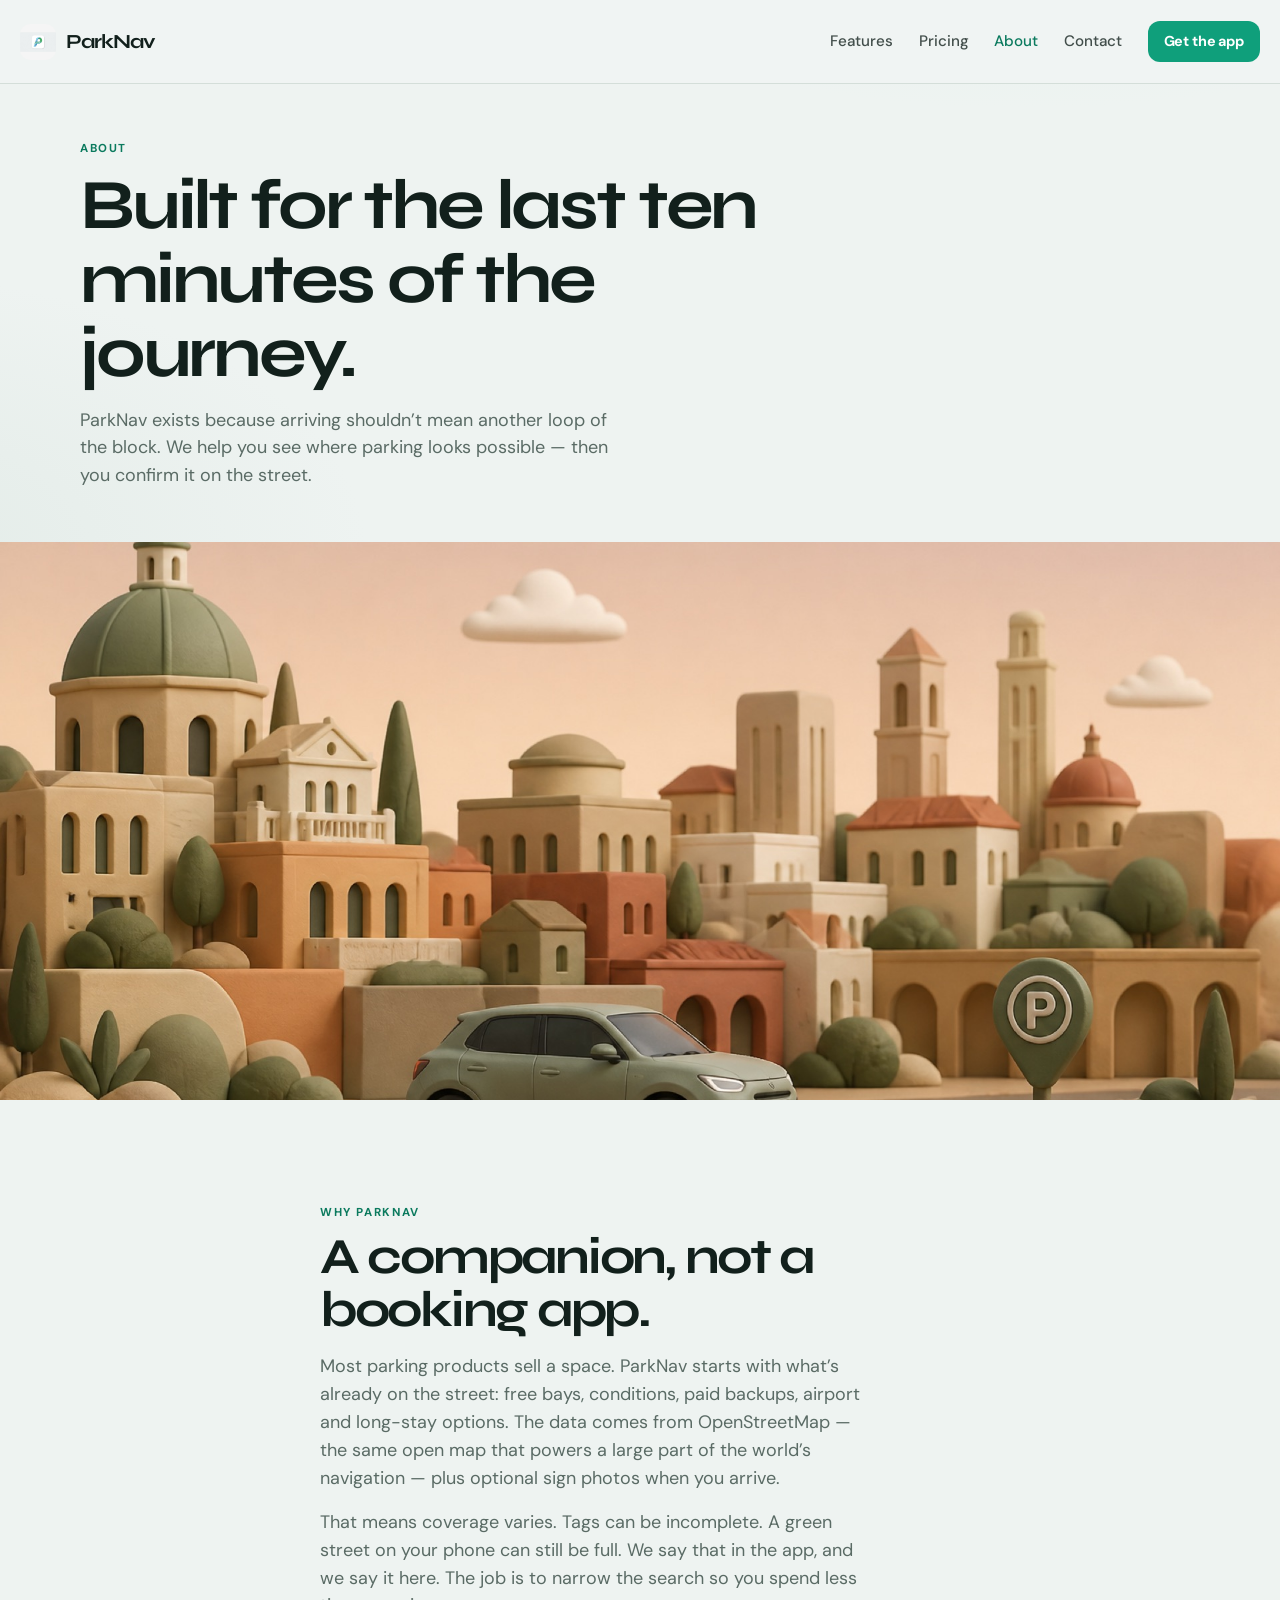
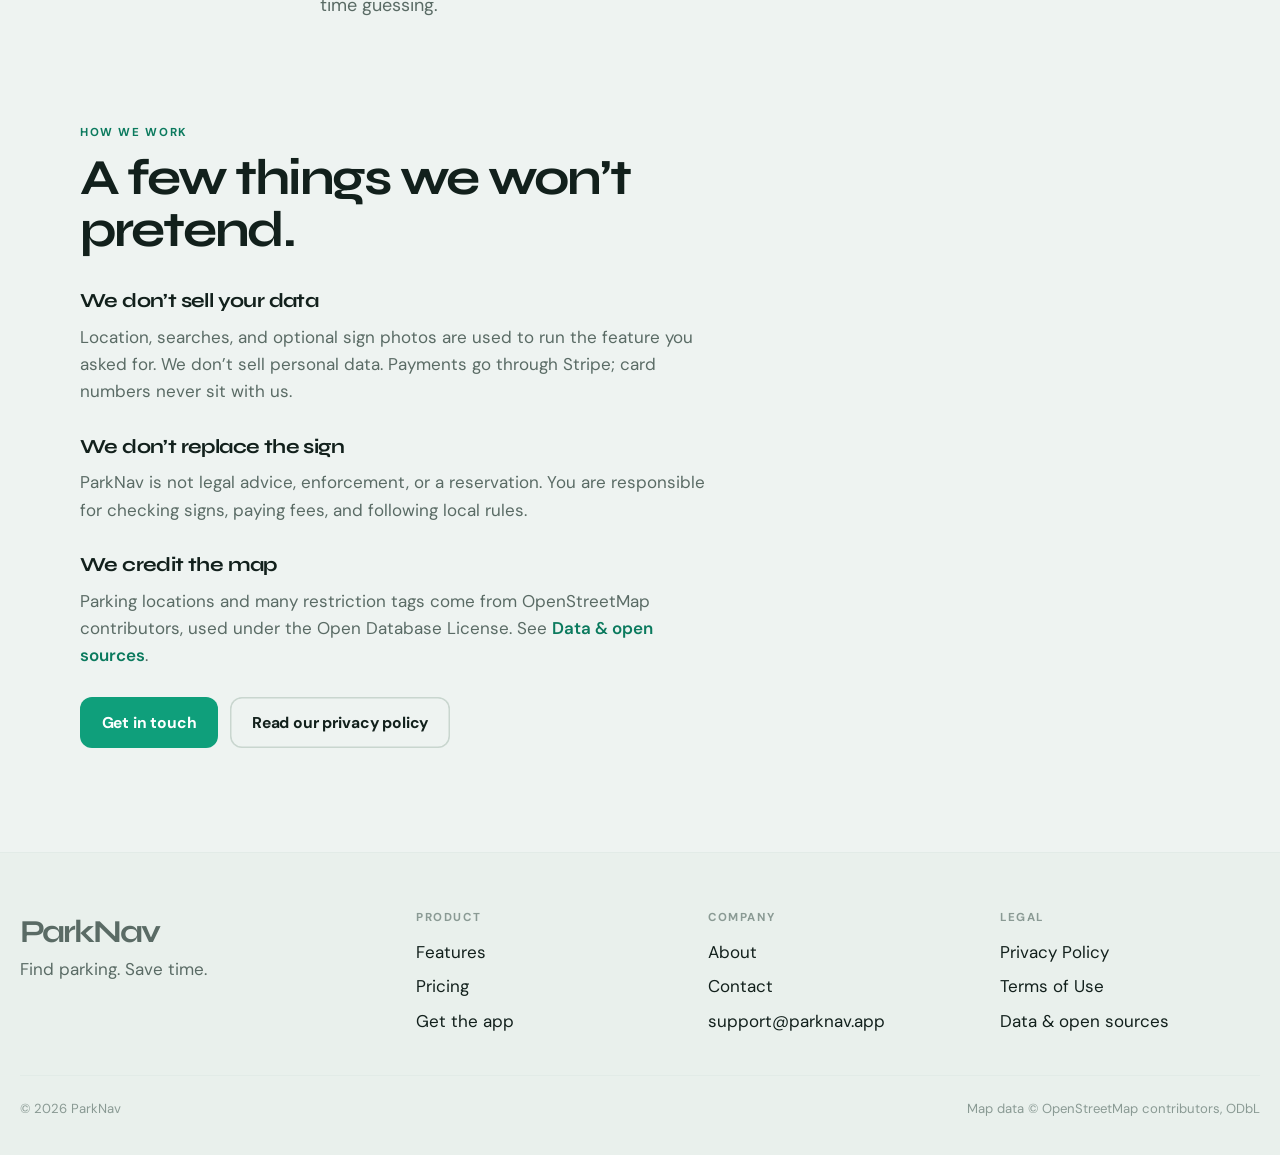
==== about.html @ ad82bcac "Initial ParkNav marketing site. Static HTML/CSS site with all pages, clay illustrations, and GitHub " ====
<!DOCTYPE html>
<html lang="en-GB">
<head>
  <meta charset="utf-8">
  <meta name="viewport" content="width=device-width, initial-scale=1">
  <title>About — ParkNav</title>
  <meta name="description" content="ParkNav is a parking companion that helps you find free, legal street parking using open map data — guidance, not a guarantee.">
  <link rel="canonical" href="https://parknav.app/about">
  <link rel="icon" href="images/favicon.png">
  <link rel="preconnect" href="https://fonts.googleapis.com">
  <link rel="preconnect" href="https://fonts.gstatic.com" crossorigin>
  <link href="https://fonts.googleapis.com/css2?family=DM+Sans:opsz,wght@9..40,400;9..40,500;9..40,700&family=Syne:wght@600;700&display=swap" rel="stylesheet">
  <link rel="stylesheet" href="css/site.css">
</head>
<body>
  <a class="skip" href="#content">Skip to content</a>

  <header class="nav is-solid" data-nav>
    <div class="nav-inner">
      <a class="nav-brand" href="index.html">
        <img src="images/logo.png" width="36" height="36" alt="">
        <span>ParkNav</span>
      </a>
      <button class="nav-toggle" type="button" data-nav-toggle aria-expanded="false" aria-label="Open menu">
        <span></span>
      </button>
      <nav class="nav-menu" data-nav-menu>
        <a class="nav-link" href="features.html">Features</a>
        <a class="nav-link" href="pricing.html">Pricing</a>
        <a class="nav-link is-active" href="about.html">About</a>
        <a class="nav-link" href="contact.html">Contact</a>
        <a class="btn btn-small" href="index.html#download">Get the app</a>
      </nav>
    </div>
  </header>

  <main id="content">
    <header class="page-intro">
      <div class="page-intro-inner">
        <p class="kicker">About</p>
        <h1 class="display">Built for the last ten minutes of the journey.</h1>
        <p class="lede">ParkNav exists because arriving shouldn’t mean another loop of the block. We help you see where parking looks possible — then you confirm it on the street.</p>
      </div>
    </header>

    <figure class="band">
      <img src="images/scene-diorama.jpg" alt="Clay city diorama with a sage car and a parking sign">
    </figure>

    <section class="section">
      <div class="wrap" style="max-width: 40rem; margin-left: auto; margin-right: auto;">
        <p class="kicker">Why ParkNav</p>
        <h2 class="display">A companion, not a booking app.</h2>
        <p class="lede" style="margin-top: 1rem;">Most parking products sell a space. ParkNav starts with what’s already on the street: free bays, conditions, paid backups, airport and long-stay options. The data comes from OpenStreetMap — the same open map that powers a large part of the world’s navigation — plus optional sign photos when you arrive.</p>
        <p class="lede" style="margin-top: 1rem;">That means coverage varies. Tags can be incomplete. A green street on your phone can still be full. We say that in the app, and we say it here. The job is to narrow the search so you spend less time guessing.</p>
      </div>
    </section>

    <section class="section" style="padding-top: 0;">
      <div class="wrap">
        <p class="kicker">How we work</p>
        <h2 class="display" style="margin-bottom: 1.75rem;">A few things we won’t pretend.</h2>
        <div class="faq">
          <div>
            <h3>We don’t sell your data</h3>
            <p>Location, searches, and optional sign photos are used to run the feature you asked for. We don’t sell personal data. Payments go through Stripe; card numbers never sit with us.</p>
          </div>
          <div>
            <h3>We don’t replace the sign</h3>
            <p>ParkNav is not legal advice, enforcement, or a reservation. You are responsible for checking signs, paying fees, and following local rules.</p>
          </div>
          <div>
            <h3>We credit the map</h3>
            <p>Parking locations and many restriction tags come from OpenStreetMap contributors, used under the Open Database License. See <a href="data.html">Data &amp; open sources</a>.</p>
          </div>
        </div>
        <div class="cta-row">
          <a class="btn" href="contact.html">Get in touch</a>
          <a class="btn btn-ghost" href="privacy.html">Read our privacy policy</a>
        </div>
      </div>
    </section>
  </main>

  <footer class="footer">
    <div class="wrap-wide footer-grid">
      <div>
        <p class="brand-word">ParkNav</p>
        <p>Find parking. Save time.</p>
      </div>
      <div>
        <h2>Product</h2>
        <ul>
          <li><a href="features.html">Features</a></li>
          <li><a href="pricing.html">Pricing</a></li>
          <li><a href="index.html#download">Get the app</a></li>
        </ul>
      </div>
      <div>
        <h2>Company</h2>
        <ul>
          <li><a href="about.html">About</a></li>
          <li><a href="contact.html">Contact</a></li>
          <li><a href="mailto:support@parknav.app">support@parknav.app</a></li>
        </ul>
      </div>
      <div>
        <h2>Legal</h2>
        <ul>
          <li><a href="privacy.html">Privacy Policy</a></li>
          <li><a href="terms.html">Terms of Use</a></li>
          <li><a href="data.html">Data &amp; open sources</a></li>
        </ul>
      </div>
    </div>
    <div class="footer-base">
      <span>© 2026 ParkNav</span>
      <span>Map data © OpenStreetMap contributors, ODbL</span>
    </div>
  </footer>

  <script src="js/site.js"></script>
</body>
</html>
---- css/site.css ----
/* ParkNav marketing site
   Tokens map 1:1 to Webflow Swatches / Variables.
   Recreate these first in the Webflow Designer. */

:root {
  --bg: #eef3f1;
  --bg-2: #e4ede8;
  --elevated: #ffffff;
  --soft: #e2ebe7;
  --ink: #12201c;
  --muted: #5a6b65;
  --faint: #8a9a94;
  --green: #0f9f7b;
  --green-deep: #0b7a5e;
  --green-soft: #d8f5eb;
  --amber: #e08a2b;
  --amber-soft: #fff0dc;
  --blue: #2f7fd1;
  --line: #c9d6cf;
  --danger: #e05454;

  --font-display: "Syne", sans-serif;
  --font-body: "DM Sans", sans-serif;

  --space-1: 0.5rem;
  --space-2: 0.75rem;
  --space-3: 1rem;
  --space-4: 1.5rem;
  --space-5: 2.5rem;
  --space-6: 4rem;
  --space-7: 6.5rem;
  --space-8: 9rem;

  --wrap: 1120px;
  --wrap-wide: 1280px;
  --measure: 38rem;

  --radius-s: 12px;
  --radius-m: 18px;
  --radius-l: 28px;

  --ease: cubic-bezier(0.22, 1, 0.36, 1);
  --nav-h: 5.25rem;
}

*,
*::before,
*::after {
  box-sizing: border-box;
}

html {
  scroll-behavior: smooth;
}

html,
body {
  margin: 0;
  padding: 0;
}

body {
  font-family: var(--font-body);
  font-size: 1.0625rem;
  line-height: 1.6;
  color: var(--ink);
  background:
    radial-gradient(1200px 640px at 80% -10%, rgba(216, 245, 235, 0.7), transparent 60%),
    radial-gradient(900px 500px at -10% 20%, rgba(226, 235, 231, 0.9), transparent 55%),
    var(--bg);
  -webkit-font-smoothing: antialiased;
  text-rendering: optimizeLegibility;
}

img {
  max-width: 100%;
  display: block;
}

a {
  color: inherit;
  text-decoration: none;
}

button,
input,
textarea,
select {
  font: inherit;
  color: inherit;
}

h1,
h2,
h3,
p {
  margin: 0;
}

:focus-visible {
  outline: 2px solid var(--green);
  outline-offset: 3px;
}

.skip {
  position: absolute;
  left: 1rem;
  top: -4rem;
  z-index: 80;
  background: var(--ink);
  color: var(--elevated);
  padding: 0.6rem 0.9rem;
  border-radius: var(--radius-s);
}

.skip:focus {
  top: 1rem;
}

/* ——— Type ——— */

.brand-word {
  font-family: var(--font-display);
  font-weight: 700;
  letter-spacing: -0.06em;
  line-height: 0.92;
}

.kicker {
  font-family: var(--font-body);
  font-weight: 700;
  font-size: 0.72rem;
  letter-spacing: 0.14em;
  text-transform: uppercase;
  color: var(--green-deep);
}

.display {
  font-family: var(--font-display);
  font-weight: 700;
  letter-spacing: -0.045em;
  line-height: 1.05;
  color: var(--ink);
}

.lede {
  font-size: 1.125rem;
  line-height: 1.55;
  color: var(--muted);
  max-width: 34rem;
}

.muted {
  color: var(--muted);
}

/* ——— Buttons ——— */

.btn {
  display: inline-flex;
  align-items: center;
  justify-content: center;
  gap: 0.55rem;
  min-height: 3.15rem;
  padding: 0.75rem 1.35rem;
  border: 0;
  border-radius: var(--radius-s);
  background: var(--green);
  color: #fff;
  font-weight: 700;
  font-size: 0.98rem;
  letter-spacing: -0.01em;
  cursor: pointer;
  transition: transform 0.35s var(--ease), background 0.25s ease;
}

.btn:hover {
  background: var(--green-deep);
  transform: translateY(-1px);
}

.btn-ghost {
  background: transparent;
  color: var(--ink);
  box-shadow: inset 0 0 0 1.5px var(--line);
}

.btn-ghost:hover {
  background: var(--elevated);
  transform: translateY(-1px);
}

.btn-small {
  min-height: 2.55rem;
  padding: 0.45rem 1rem;
  font-size: 0.9rem;
}

.cta-row {
  display: flex;
  flex-wrap: wrap;
  gap: 0.75rem;
  margin-top: 1.75rem;
}

/* ——— Nav (Webflow: Navbar symbol) ——— */

.nav {
  position: fixed;
  top: 0;
  left: 0;
  right: 0;
  z-index: 40;
  height: var(--nav-h);
}

.nav-inner {
  width: min(var(--wrap-wide), calc(100% - 2.5rem));
  margin: 0 auto;
  height: 100%;
  display: flex;
  align-items: center;
  justify-content: space-between;
  gap: 1rem;
}

.nav-brand {
  display: flex;
  align-items: center;
  gap: 0.65rem;
  font-family: var(--font-display);
  font-weight: 700;
  font-size: 1.25rem;
  letter-spacing: -0.05em;
}

.nav-brand img {
  width: 36px;
  height: 36px;
  border-radius: 10px;
}

.nav-toggle {
  display: none;
  width: 2.6rem;
  height: 2.6rem;
  border: 0;
  background: var(--elevated);
  border-radius: 10px;
  cursor: pointer;
  position: relative;
}

.nav-toggle span,
.nav-toggle span::before,
.nav-toggle span::after {
  position: absolute;
  left: 0.7rem;
  right: 0.7rem;
  height: 1.5px;
  background: var(--ink);
  content: "";
}

.nav-toggle span {
  top: 50%;
}

.nav-toggle span::before {
  top: -6px;
}

.nav-toggle span::after {
  top: 6px;
}

.nav-menu {
  display: flex;
  align-items: center;
  gap: 1.6rem;
}

.nav-link {
  font-size: 0.95rem;
  font-weight: 500;
  color: var(--ink);
  opacity: 0.78;
}

.nav-link:hover,
.nav-link.is-active {
  opacity: 1;
  color: var(--green-deep);
}

.nav.is-solid,
.nav.is-scrolled {
  background: color-mix(in srgb, var(--bg) 88%, white);
  backdrop-filter: blur(14px);
  border-bottom: 1px solid color-mix(in srgb, var(--line) 70%, transparent);
}

/* ——— Hero ——— */

.hero {
  position: relative;
  min-height: 100svh;
  display: flex;
  align-items: flex-end;
  overflow: hidden;
  color: var(--ink);
}

.hero-media {
  position: absolute;
  inset: 0;
  width: 100%;
  height: 100%;
  object-fit: cover;
  object-position: 58% 46%;
  transform: scale(1.06);
  animation: hero-drift 22s var(--ease) infinite alternate;
}

.hero-fade {
  position: absolute;
  inset: 0;
  background:
    linear-gradient(180deg, rgba(238, 243, 241, 0.1) 0%, rgba(238, 243, 241, 0.04) 34%, rgba(238, 243, 241, 0.88) 78%, var(--bg) 100%),
    linear-gradient(90deg, rgba(238, 243, 241, 0.7) 0%, rgba(238, 243, 241, 0.18) 42%, transparent 64%);
  pointer-events: none;
}

.hero-copy .brand-word,
.hero-copy h1 {
  color: var(--ink);
}

.hero-copy {
  position: relative;
  z-index: 1;
  width: min(var(--wrap-wide), calc(100% - 2.5rem));
  margin: 0 auto;
  padding: 0 0 4.75rem;
  animation: rise 1s var(--ease) both;
}

.hero-copy .brand-word {
  font-size: clamp(4.4rem, 11vw, 8.4rem);
  margin-bottom: 0.85rem;
}

.hero-copy h1 {
  font-family: var(--font-display);
  font-weight: 600;
  font-size: clamp(1.45rem, 2.4vw, 2rem);
  letter-spacing: -0.03em;
  max-width: 18ch;
}

.hero-copy .lede {
  margin-top: 0.85rem;
  max-width: 28rem;
}

/* Inner page intro */

.page-intro {
  padding: calc(var(--nav-h) + 3.5rem) 0 3.25rem;
}

.page-intro-inner,
.wrap {
  width: min(var(--wrap), calc(100% - 2.5rem));
  margin: 0 auto;
}

.wrap-wide {
  width: min(var(--wrap-wide), calc(100% - 2.5rem));
  margin: 0 auto;
}

.page-intro h1 {
  font-size: clamp(2.6rem, 6vw, 4.4rem);
  max-width: 14ch;
  margin-top: 0.65rem;
}

.page-intro .lede {
  margin-top: 1rem;
}

.full-bleed {
  width: 100%;
  max-height: 72vh;
  object-fit: cover;
  min-height: 280px;
}

.band {
  margin: 0;
  overflow: hidden;
}

.band img {
  width: 100%;
  height: min(62vh, 640px);
  object-fit: cover;
}

/* ——— Sections ——— */

.section {
  padding: var(--space-7) 0;
}

.section-tight {
  padding: var(--space-6) 0;
}

.section h2 {
  font-size: clamp(2rem, 4.4vw, 3.15rem);
  max-width: 16ch;
  margin-top: 0.55rem;
}

.section-head {
  margin-bottom: 2.75rem;
}

.section-head .lede {
  margin-top: 0.85rem;
}

.split {
  display: grid;
  grid-template-columns: 1.05fr 0.95fr;
  gap: clamp(1.5rem, 4vw, 4.5rem);
  align-items: center;
}

.split-copy h2 {
  margin-top: 0.5rem;
}

.split-copy .lede,
.split-copy p {
  margin-top: 1rem;
}

.split-visual {
  border-radius: var(--radius-l);
  overflow: hidden;
  background: var(--soft);
  min-height: 280px;
}

.split-visual img {
  width: 100%;
  height: 100%;
  min-height: 340px;
  object-fit: cover;
}

.split-flip .split-visual {
  order: 1;
}

.split-flip .split-copy {
  order: 2;
}

/* How it works */

.steps {
  display: grid;
  gap: 3.25rem;
}

.step-num {
  font-family: var(--font-display);
  font-weight: 700;
  font-size: 0.95rem;
  letter-spacing: 0.08em;
  color: var(--green-deep);
}

.step h3 {
  font-family: var(--font-display);
  font-weight: 700;
  font-size: clamp(1.6rem, 3vw, 2.15rem);
  letter-spacing: -0.04em;
  margin: 0.35rem 0 0.55rem;
}

.stage {
  margin-top: 1.75rem;
  border-radius: var(--radius-l);
  overflow: hidden;
  background: var(--soft);
  position: relative;
}

.stage img {
  width: 100%;
  height: min(56vh, 520px);
  object-fit: cover;
}

/* Modes */

.modes {
  display: grid;
  grid-template-columns: 1.2fr 0.8fr;
  gap: 1.25rem;
}

.mode-visual {
  position: relative;
  border-radius: var(--radius-l);
  overflow: hidden;
  min-height: 420px;
  background: var(--soft);
}

.mode-visual img {
  position: absolute;
  inset: 0;
  width: 100%;
  height: 100%;
  object-fit: cover;
  opacity: 0;
  transition: opacity 0.5s var(--ease);
}

.mode-visual img.is-show {
  opacity: 1;
}

.mode-list {
  display: grid;
  gap: 0.85rem;
}

.mode {
  padding: 1.35rem 1.4rem 1.25rem;
  border-radius: var(--radius-m);
  background: transparent;
  text-align: left;
  border: 0;
  cursor: pointer;
  transition: background 0.25s ease;
}

.mode.is-on,
.mode:hover {
  background: color-mix(in srgb, var(--elevated) 70%, var(--green-soft));
}

.mode h3 {
  font-family: var(--font-display);
  font-size: 1.35rem;
  letter-spacing: -0.03em;
}

.mode p {
  margin-top: 0.3rem;
  color: var(--muted);
  font-size: 0.98rem;
}

/* Plans — cards allowed (purchase interaction) */

.plans {
  display: grid;
  grid-template-columns: repeat(3, 1fr);
  gap: 1rem;
}

.plan {
  padding: 1.6rem 1.5rem 1.45rem;
  border-radius: var(--radius-m);
  background: color-mix(in srgb, var(--elevated) 55%, transparent);
  border: 1.5px solid var(--soft);
}

.plan-featured {
  background: var(--green-soft);
  border-color: var(--green);
}

.plan h3 {
  font-family: var(--font-display);
  font-size: 1.55rem;
  letter-spacing: -0.03em;
}

.plan .price {
  font-family: var(--font-display);
  font-weight: 700;
  font-size: 1.85rem;
  letter-spacing: -0.04em;
  color: var(--green-deep);
  margin: 0.45rem 0 0.15rem;
}

.plan .tag {
  color: var(--muted);
  font-size: 0.95rem;
}

.plan ul {
  margin: 1.1rem 0 1.35rem;
  padding: 0;
  list-style: none;
  display: grid;
  gap: 0.4rem;
}

.plan li {
  font-size: 0.95rem;
  padding-left: 1rem;
  position: relative;
}

.plan li::before {
  content: "";
  width: 6px;
  height: 6px;
  border-radius: 1px;
  background: var(--green);
  position: absolute;
  left: 0;
  top: 0.55rem;
}

.fine {
  margin-top: 1.25rem;
  font-size: 0.82rem;
  line-height: 1.5;
  color: var(--faint);
  max-width: 46rem;
}

/* Closing CTA */

.close {
  padding: 0 0 var(--space-7);
}

.close-frame {
  width: min(var(--wrap-wide), calc(100% - 2.5rem));
  margin: 0 auto;
  position: relative;
  overflow: hidden;
  border-radius: var(--radius-l);
  min-height: 420px;
  display: flex;
  align-items: flex-end;
}

.close-frame img {
  position: absolute;
  inset: 0;
  width: 100%;
  height: 100%;
  object-fit: cover;
}

.close-fade {
  position: absolute;
  inset: 0;
  background: linear-gradient(180deg, transparent 20%, rgba(18, 32, 28, 0.55) 100%);
}

.close-copy {
  position: relative;
  z-index: 1;
  padding: 2.5rem;
  color: #f4f7f5;
}

.close-copy h2 {
  color: #f4f7f5;
  font-size: clamp(2rem, 4vw, 3rem);
}

.close-copy .lede {
  color: rgba(244, 247, 245, 0.82);
  margin-top: 0.6rem;
}

.close-copy .btn-ghost {
  color: #f4f7f5;
  box-shadow: inset 0 0 0 1.5px rgba(244, 247, 245, 0.45);
}

.close-copy .btn-ghost:hover {
  background: rgba(255, 255, 255, 0.1);
}

/* Feature index */

.feature-stack {
  display: grid;
  gap: var(--space-7);
}

/* Contact form — interaction container */

.contact-grid {
  display: grid;
  grid-template-columns: 0.92fr 1.08fr;
  gap: clamp(1.5rem, 4vw, 4rem);
  align-items: start;
}

.form {
  display: grid;
  gap: 1rem;
}

.field label {
  display: block;
  font-weight: 700;
  font-size: 0.85rem;
  margin-bottom: 0.4rem;
}

.field input,
.field textarea,
.field select {
  width: 100%;
  border: 0;
  background: var(--elevated);
  border-radius: var(--radius-s);
  padding: 0.9rem 1rem;
  box-shadow: inset 0 0 0 1.5px var(--soft);
}

.field textarea {
  min-height: 9rem;
  resize: vertical;
}

.form-note {
  font-size: 0.88rem;
  color: var(--muted);
}

.form-success {
  display: none;
  padding: 1.25rem 0;
}

.form-success.is-show {
  display: block;
}

.form.is-sent .form-fields {
  display: none;
}

.contact-visual {
  border-radius: var(--radius-l);
  overflow: hidden;
}

.contact-visual img {
  width: 100%;
  height: 100%;
  min-height: 420px;
  object-fit: cover;
}

.contact-meta {
  margin-top: 1.5rem;
  display: grid;
  gap: 0.35rem;
}

.contact-meta a {
  color: var(--green-deep);
  font-weight: 700;
}

/* Legal */

.article {
  width: min(40rem, calc(100% - 2.5rem));
  margin: 0 auto;
  padding: calc(var(--nav-h) + 3rem) 0 var(--space-7);
}

.article h1 {
  font-size: clamp(2.2rem, 5vw, 3.4rem);
  margin: 0.4rem 0 0.6rem;
}

.article .updated {
  color: var(--faint);
  font-size: 0.9rem;
  margin-bottom: 2.4rem;
}

.article h2 {
  font-family: var(--font-display);
  font-size: 1.35rem;
  letter-spacing: -0.03em;
  margin: 2rem 0 0.55rem;
}

.article p,
.article li {
  color: var(--muted);
  line-height: 1.65;
}

.article a,
.fine a,
.faq a {
  color: var(--green-deep);
  font-weight: 600;
}

.article p + p {
  margin-top: 0.85rem;
}

.article ul {
  padding-left: 1.1rem;
  margin: 0.4rem 0 0;
}

.legal-index {
  display: grid;
  gap: 0.75rem;
  margin-top: 2rem;
}

.legal-index a {
  display: block;
  padding: 1.1rem 0;
  border-bottom: 1px solid var(--soft);
}

.legal-index strong {
  font-family: var(--font-display);
  font-size: 1.25rem;
  letter-spacing: -0.03em;
  display: block;
}

.legal-index span {
  color: var(--muted);
  font-size: 0.95rem;
}

/* Footer */

.footer {
  padding: 3.5rem 0 2.25rem;
  border-top: 1px solid var(--soft);
  background: color-mix(in srgb, var(--bg-2) 55%, var(--bg));
}

.footer-grid {
  display: grid;
  grid-template-columns: 1.4fr 1fr 1fr 1fr;
  gap: 2rem;
}

.footer .brand-word {
  font-size: 2rem;
}

.footer p {
  margin-top: 0.55rem;
  color: var(--muted);
  max-width: 18rem;
}

.footer h2 {
  font-size: 0.72rem;
  letter-spacing: 0.14em;
  text-transform: uppercase;
  color: var(--faint);
  font-weight: 700;
  margin-bottom: 0.75rem;
}

.footer ul {
  list-style: none;
  margin: 0;
  padding: 0;
  display: grid;
  gap: 0.45rem;
}

.footer a:hover {
  color: var(--green-deep);
}

.footer-base {
  width: min(var(--wrap-wide), calc(100% - 2.5rem));
  margin: 2.5rem auto 0;
  padding-top: 1.4rem;
  border-top: 1px solid var(--soft);
  display: flex;
  justify-content: space-between;
  gap: 1rem;
  flex-wrap: wrap;
  color: var(--faint);
  font-size: 0.82rem;
}

.disclaimer {
  width: min(var(--wrap), calc(100% - 2.5rem));
  margin: 0 auto var(--space-6);
  color: var(--muted);
  font-size: 0.95rem;
  max-width: 40rem;
}

/* FAQ */

.faq {
  display: grid;
  gap: 1.6rem;
  max-width: 40rem;
}

.faq h3 {
  font-family: var(--font-display);
  font-size: 1.25rem;
  letter-spacing: -0.03em;
}

.faq p {
  margin-top: 0.4rem;
  color: var(--muted);
}

/* Motion */

.reveal {
  opacity: 0;
  transform: translateY(18px);
  animation: rise 0.9s var(--ease) forwards;
}

.reveal:nth-child(2) {
  animation-delay: 0.08s;
}

@keyframes rise {
  from {
    opacity: 0;
    transform: translateY(22px);
  }
  to {
    opacity: 1;
    transform: none;
  }
}

@keyframes hero-drift {
  from {
    transform: scale(1.06) translate3d(0, 0, 0);
  }
  to {
    transform: scale(1.12) translate3d(-1.4%, -1.1%, 0);
  }
}

@media (prefers-reduced-motion: reduce) {
  html {
    scroll-behavior: auto;
  }

  .hero-media,
  .reveal,
  .hero-copy {
    animation: none;
  }

  .hero-media {
    transform: none;
  }

  .reveal {
    opacity: 1;
    transform: none;
  }
}

/* ——— Responsive ——— */

@media (max-width: 960px) {
  .split,
  .split-flip,
  .modes,
  .contact-grid,
  .plans,
  .footer-grid {
    grid-template-columns: 1fr;
  }

  .split-flip .split-visual,
  .split-flip .split-copy {
    order: unset;
  }

  .split-flip .split-visual {
    order: -1;
  }

  .nav-toggle {
    display: inline-flex;
    align-items: center;
    justify-content: center;
  }

  .nav-menu {
    display: none;
    position: absolute;
    top: var(--nav-h);
    left: 1.25rem;
    right: 1.25rem;
    background: var(--elevated);
    border-radius: var(--radius-m);
    padding: 1rem;
    flex-direction: column;
    align-items: stretch;
    gap: 0.35rem;
    box-shadow: 0 18px 40px rgba(18, 32, 28, 0.08);
  }

  .nav.is-open .nav-menu {
    display: flex;
  }

  .nav-menu .btn {
    margin-top: 0.4rem;
  }

  .hero-copy {
    padding-bottom: 3.25rem;
  }

  .section {
    padding: 4.25rem 0;
  }

  .mode-visual,
  .mode-visual img {
    min-height: 260px;
  }

  .close-copy {
    padding: 1.6rem;
  }

  .footer-grid {
    gap: 1.75rem;
  }
}

@media (max-width: 640px) {
  .hero-copy .brand-word {
    font-size: clamp(3.4rem, 18vw, 4.6rem);
  }

  .cta-row {
    flex-direction: column;
    align-items: stretch;
  }

  .page-intro {
    padding-top: calc(var(--nav-h) + 2.2rem);
  }
}
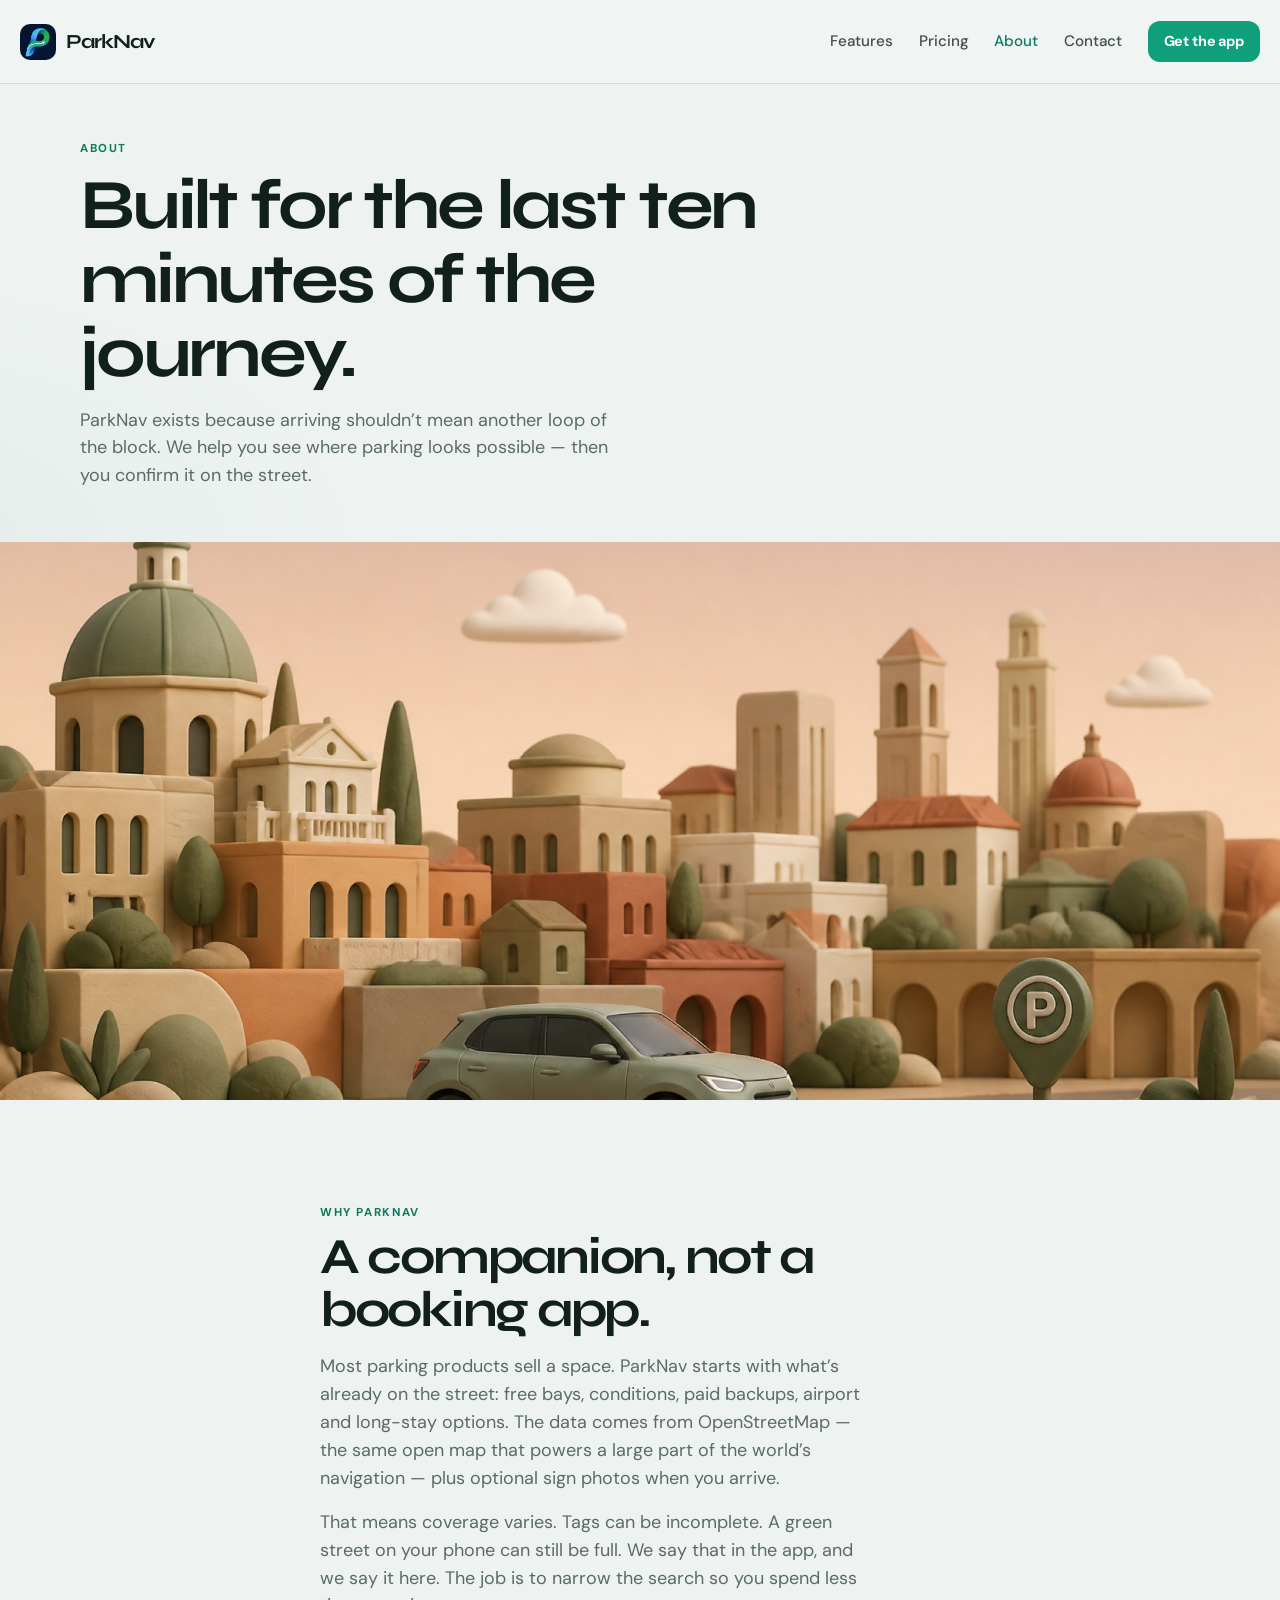
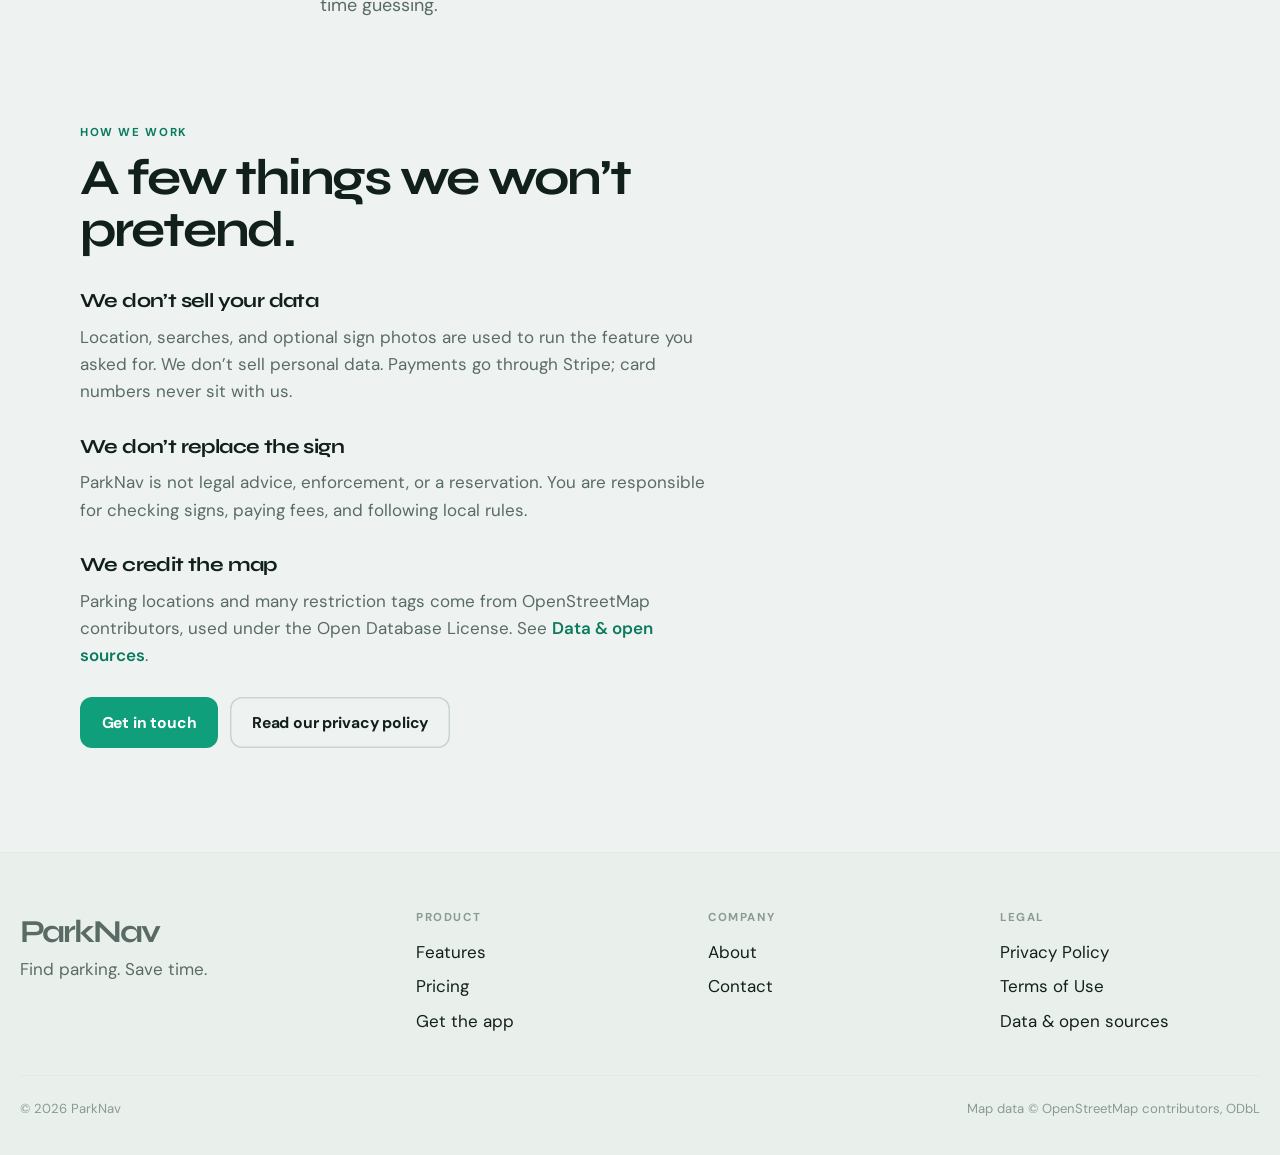
==== commit 8a379e87: "Use a contact form on the public legal pages. Privacy and terms now match the app, and the site no l" ====
--- a/about.html
+++ b/about.html
@@ -5,7 +5,7 @@
   <meta name="viewport" content="width=device-width, initial-scale=1">
   <title>About — ParkNav</title>
   <meta name="description" content="ParkNav is a parking companion that helps you find free, legal street parking using open map data — guidance, not a guarantee.">
-  <link rel="canonical" href="https://parknav.app/about">
+  <link rel="canonical" href="https://stssbd-art.github.io/parknav-website/about.html">
   <link rel="icon" href="images/favicon.png">
   <link rel="preconnect" href="https://fonts.googleapis.com">
   <link rel="preconnect" href="https://fonts.gstatic.com" crossorigin>
@@ -101,7 +101,6 @@
         <ul>
           <li><a href="about.html">About</a></li>
           <li><a href="contact.html">Contact</a></li>
-          <li><a href="mailto:support@parknav.app">support@parknav.app</a></li>
         </ul>
       </div>
       <div>
--- a/css/site.css
+++ b/css/site.css
@@ -304,36 +304,33 @@
 
 .hero {
   position: relative;
-  min-height: 100svh;
-  display: flex;
-  align-items: flex-end;
   overflow: hidden;
   color: var(--ink);
 }
 
+.hero-visual {
+  position: relative;
+  height: min(68vh, 720px);
+  min-height: 340px;
+  overflow: hidden;
+  background: var(--soft);
+}
+
 .hero-media {
-  position: absolute;
-  inset: 0;
   width: 100%;
   height: 100%;
   object-fit: cover;
-  object-position: 58% 46%;
-  transform: scale(1.06);
-  animation: hero-drift 22s var(--ease) infinite alternate;
-}
-
-.hero-fade {
+  object-position: center 42%;
+  display: block;
+}
+
+.hero-visual::after {
+  content: "";
   position: absolute;
-  inset: 0;
-  background:
-    linear-gradient(180deg, rgba(238, 243, 241, 0.1) 0%, rgba(238, 243, 241, 0.04) 34%, rgba(238, 243, 241, 0.88) 78%, var(--bg) 100%),
-    linear-gradient(90deg, rgba(238, 243, 241, 0.7) 0%, rgba(238, 243, 241, 0.18) 42%, transparent 64%);
+  inset: auto 0 0;
+  height: 28%;
+  background: linear-gradient(180deg, transparent, var(--bg));
   pointer-events: none;
-}
-
-.hero-copy .brand-word,
-.hero-copy h1 {
-  color: var(--ink);
 }
 
 .hero-copy {
@@ -341,13 +338,16 @@
   z-index: 1;
   width: min(var(--wrap-wide), calc(100% - 2.5rem));
   margin: 0 auto;
-  padding: 0 0 4.75rem;
+  padding: 2.75rem 0 4.25rem;
   animation: rise 1s var(--ease) both;
 }
 
 .hero-copy .brand-word {
-  font-size: clamp(4.4rem, 11vw, 8.4rem);
-  margin-bottom: 0.85rem;
+  font-size: clamp(3.6rem, 9vw, 7rem);
+  margin-bottom: 0.65rem;
+  letter-spacing: -0.06em;
+  line-height: 0.92;
+  color: var(--ink);
 }
 
 .hero-copy h1 {
@@ -356,6 +356,7 @@
   font-size: clamp(1.45rem, 2.4vw, 2rem);
   letter-spacing: -0.03em;
   max-width: 18ch;
+  color: var(--ink);
 }
 
 .hero-copy .lede {
@@ -746,6 +747,30 @@
 .form-note {
   font-size: 0.88rem;
   color: var(--muted);
+}
+
+.hp {
+  position: absolute;
+  left: -9999px;
+  width: 1px;
+  height: 1px;
+  overflow: hidden;
+}
+
+.form-error {
+  display: none;
+  margin: 0;
+  color: var(--danger);
+  font-size: 0.88rem;
+}
+
+.form-error.is-show {
+  display: block;
+}
+
+.btn:disabled {
+  opacity: 0.65;
+  cursor: wait;
 }
 
 .form-success {
@@ -964,28 +989,14 @@
   }
 }
 
-@keyframes hero-drift {
-  from {
-    transform: scale(1.06) translate3d(0, 0, 0);
-  }
-  to {
-    transform: scale(1.12) translate3d(-1.4%, -1.1%, 0);
-  }
-}
-
 @media (prefers-reduced-motion: reduce) {
   html {
     scroll-behavior: auto;
   }
 
   .hero-media,
-  .reveal,
-  .hero-copy {
+  .reveal {
     animation: none;
-  }
-
-  .hero-media {
-    transform: none;
   }
 
   .reveal {
@@ -1044,8 +1055,13 @@
     margin-top: 0.4rem;
   }
 
+  .hero-visual {
+    min-height: 280px;
+    height: min(52vh, 520px);
+  }
+
   .hero-copy {
-    padding-bottom: 3.25rem;
+    padding: 2rem 0 3rem;
   }
 
   .section {
@@ -1068,7 +1084,7 @@
 
 @media (max-width: 640px) {
   .hero-copy .brand-word {
-    font-size: clamp(3.4rem, 18vw, 4.6rem);
+    font-size: clamp(2.8rem, 16vw, 4rem);
   }
 
   .cta-row {
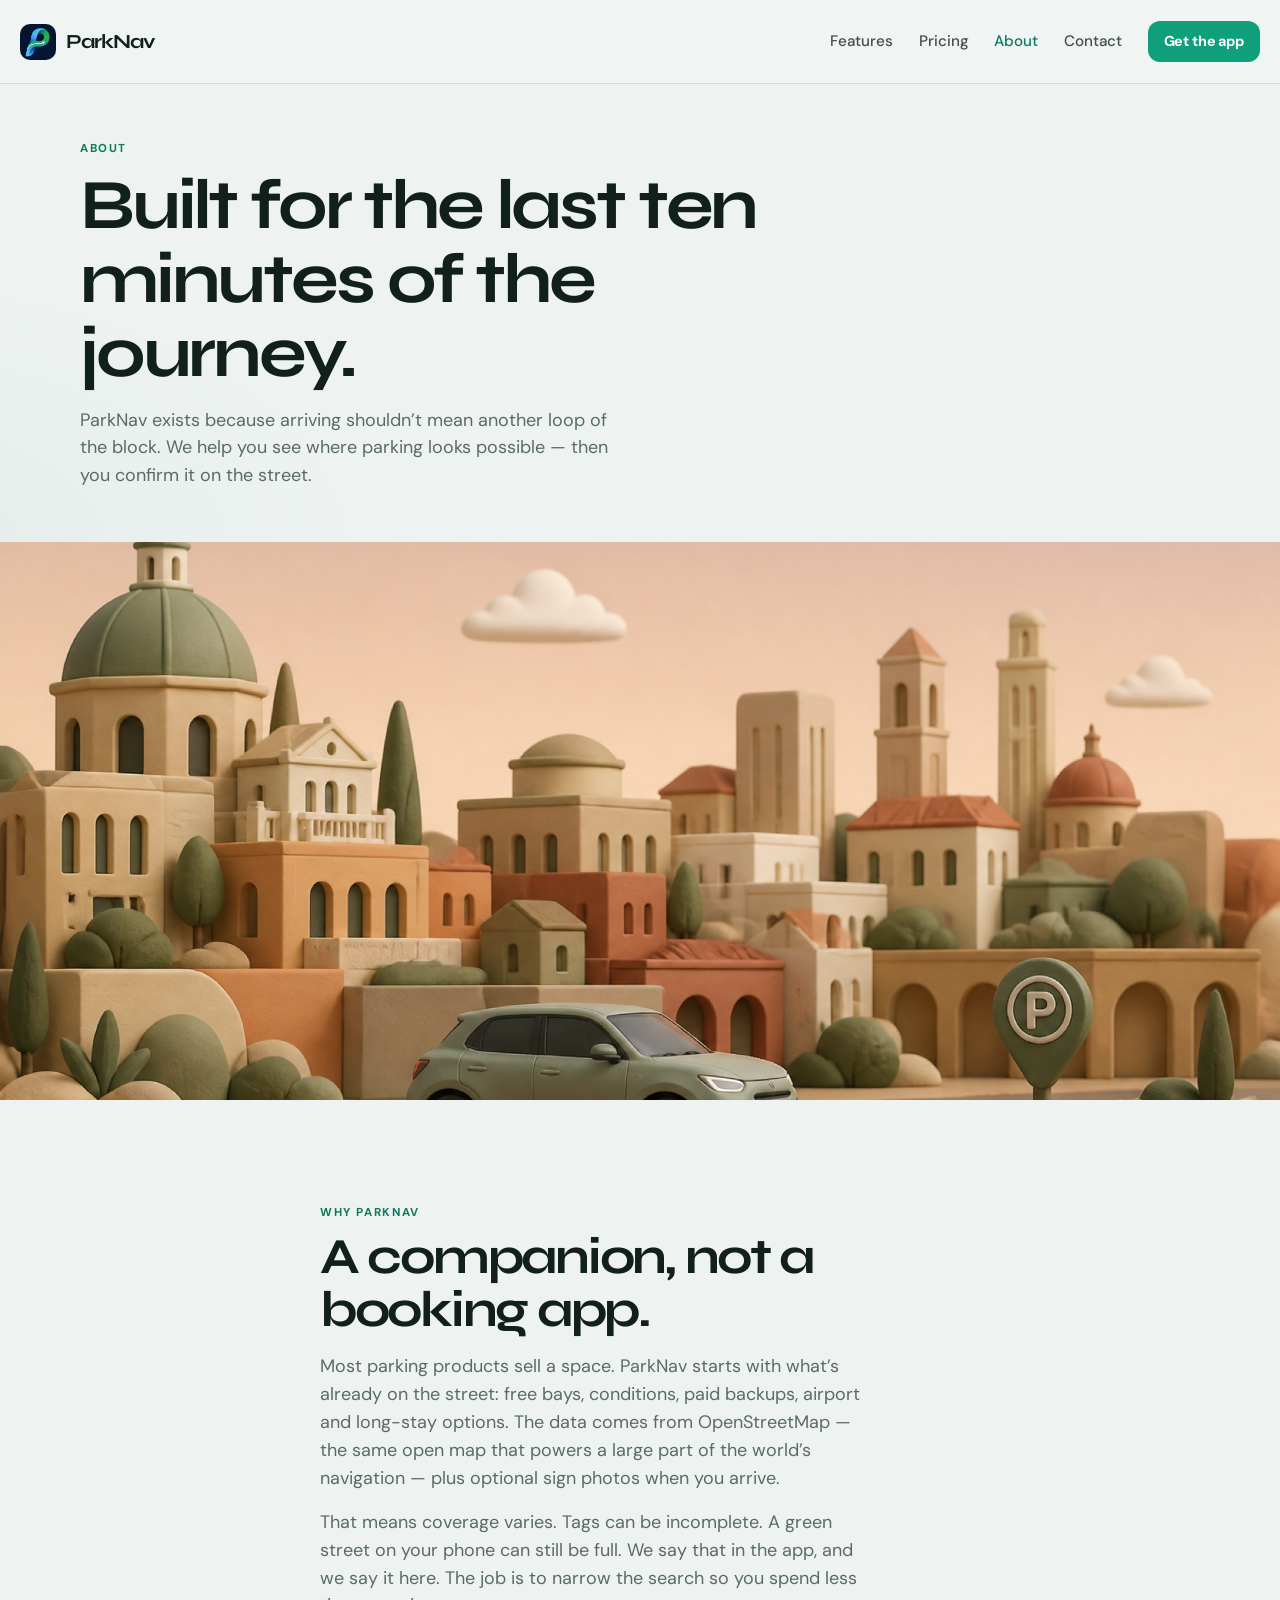
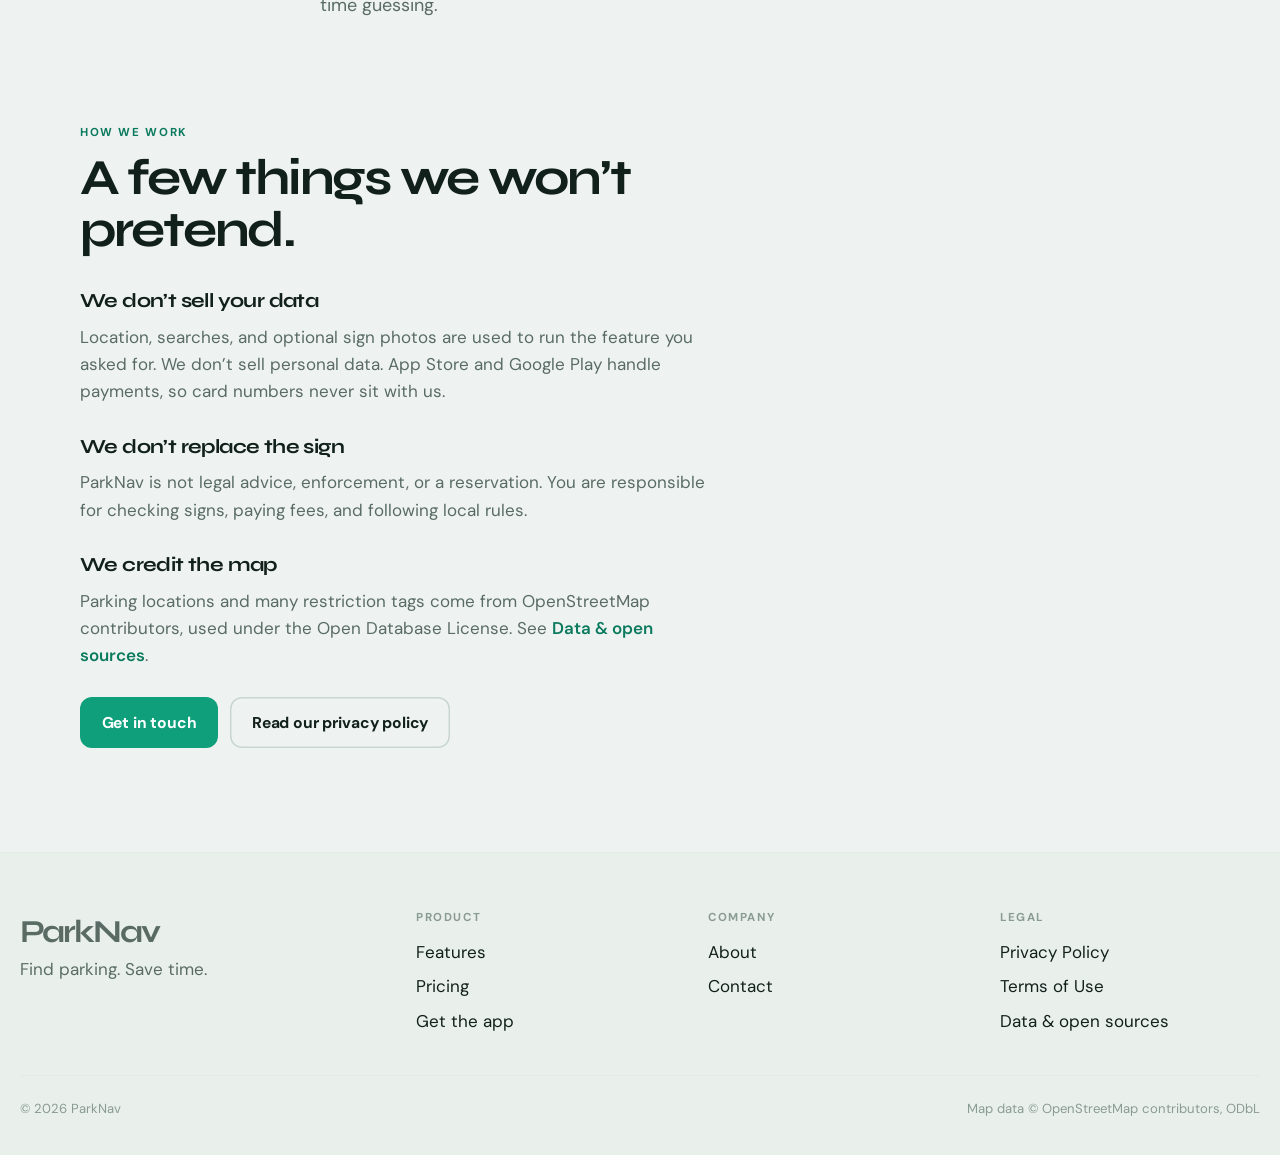
==== commit 2732c0c7: "Match the website prices to the plans in the app. The trial, 24-hour, monthly, and yearly cards now " ====
--- a/about.html
+++ b/about.html
@@ -63,7 +63,7 @@
         <div class="faq">
           <div>
             <h3>We don’t sell your data</h3>
-            <p>Location, searches, and optional sign photos are used to run the feature you asked for. We don’t sell personal data. Payments go through Stripe; card numbers never sit with us.</p>
+            <p>Location, searches, and optional sign photos are used to run the feature you asked for. We don’t sell personal data. App Store and Google Play handle payments, so card numbers never sit with us.</p>
           </div>
           <div>
             <h3>We don’t replace the sign</h3>
--- a/css/site.css
+++ b/css/site.css
@@ -574,7 +574,7 @@
 
 .plans {
   display: grid;
-  grid-template-columns: repeat(3, 1fr);
+  grid-template-columns: repeat(2, minmax(0, 1fr));
   gap: 1rem;
 }
 
